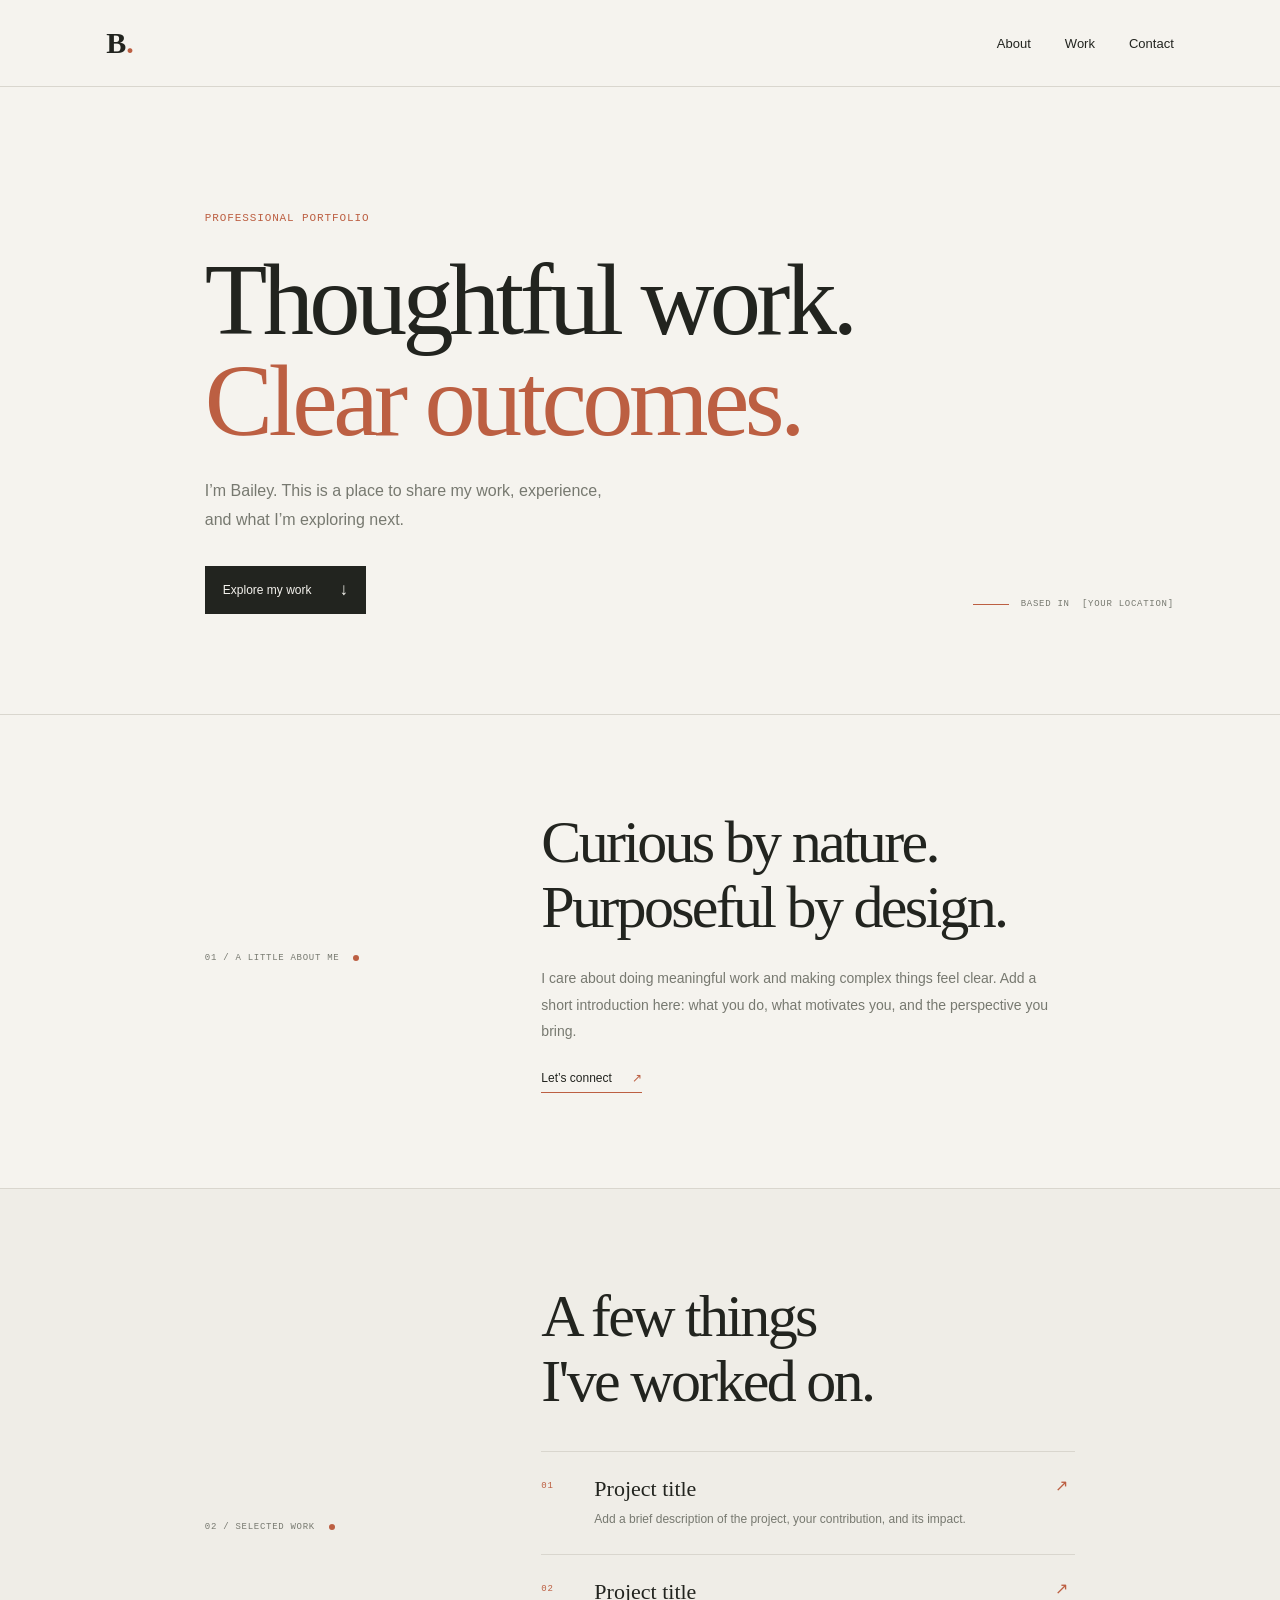
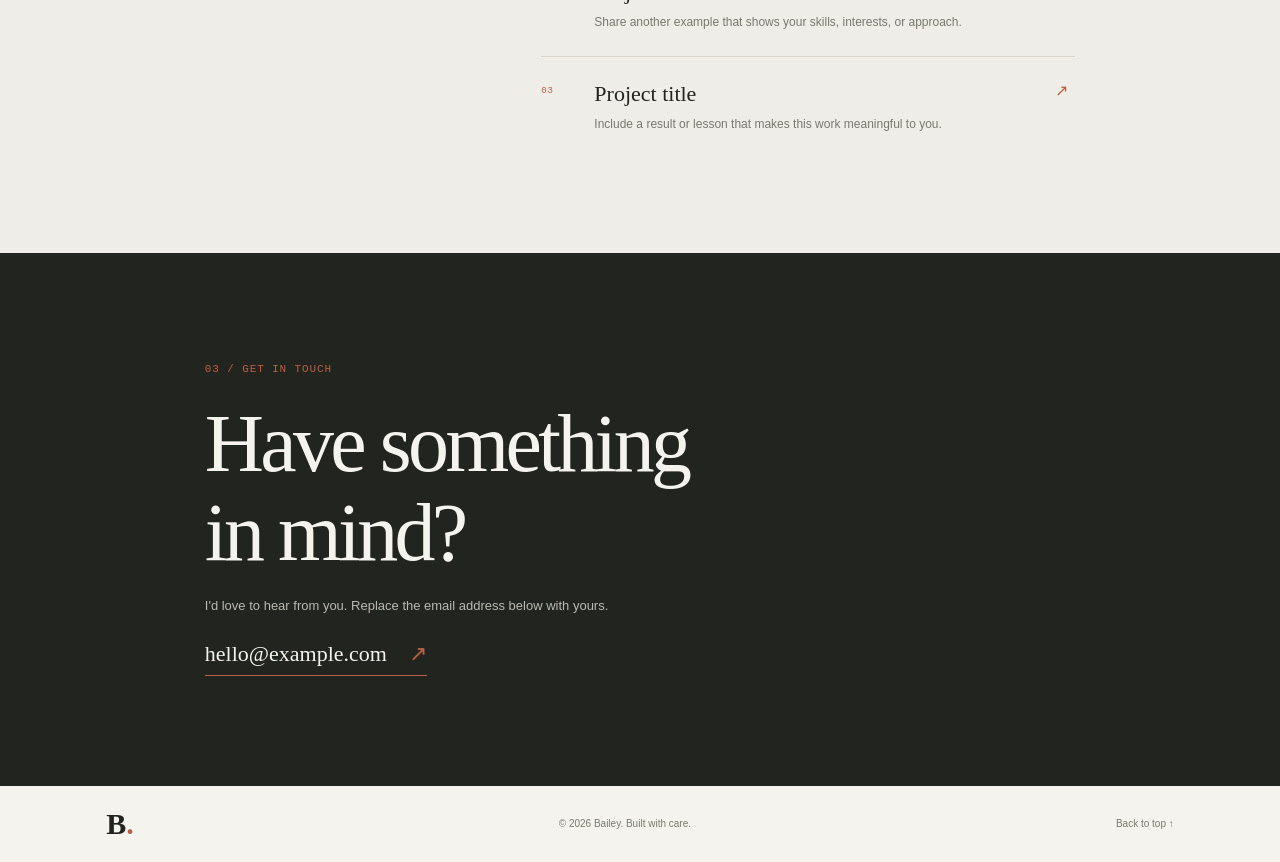
==== index.html @ 8369bdae "Build static portfolio and Pages deployment Co-authored-by: tucamsam <2532630+tucamsam@users.noreply" ====
<!doctype html>
<html lang="en">
  <head>
    <meta charset="utf-8">
    <meta name="viewport" content="width=device-width, initial-scale=1">
    <meta
      name="description"
      content="Bailey's professional portfolio: a collection of work, experience, and ways to connect."
    >
    <meta name="theme-color" content="#f5f3ee">
    <title>Bailey — Professional Portfolio</title>
    <link rel="stylesheet" href="styles.css">
  </head>
  <body>
    <header class="site-header">
      <a class="wordmark" href="#home" aria-label="Bailey, home">B<span>.</span></a>
      <nav aria-label="Main navigation">
        <a href="#about">About</a>
        <a href="#work">Work</a>
        <a href="#contact">Contact</a>
      </nav>
    </header>

    <main>
      <section class="hero" id="home" aria-labelledby="hero-title">
        <p class="eyebrow">Professional portfolio</p>
        <h1 id="hero-title">Thoughtful work.<br><span>Clear outcomes.</span></h1>
        <p class="hero-copy">
          I’m Bailey. This is a place to share my work, experience, and what I’m
          exploring next.
        </p>
        <a class="button" href="#work">Explore my work <span aria-hidden="true">↓</span></a>
        <div class="hero-note" aria-hidden="true">
          <span class="note-line"></span>
          <span>Based in&nbsp; [your location]</span>
        </div>
      </section>

      <section class="section about" id="about" aria-labelledby="about-title">
        <div class="section-label">
          <span>01 / A little about me</span>
          <span class="label-dot" aria-hidden="true"></span>
        </div>
        <div class="section-content">
          <h2 id="about-title">Curious by nature.<br>Purposeful by design.</h2>
          <p>
            I care about doing meaningful work and making complex things feel
            clear. Add a short introduction here: what you do, what motivates
            you, and the perspective you bring.
          </p>
          <a class="text-link" href="#contact">Let’s connect <span aria-hidden="true">↗</span></a>
        </div>
      </section>

      <section class="section work" id="work" aria-labelledby="work-title">
        <div class="section-label">
          <span>02 / Selected work</span>
          <span class="label-dot" aria-hidden="true"></span>
        </div>
        <div class="section-content">
          <h2 id="work-title">A few things<br>I've worked on.</h2>
          <div class="project-list">
            <article class="project">
              <span class="project-number">01</span>
              <div>
                <h3>Project title</h3>
                <p>Add a brief description of the project, your contribution, and its impact.</p>
              </div>
              <span class="project-arrow" aria-hidden="true">↗</span>
            </article>
            <article class="project">
              <span class="project-number">02</span>
              <div>
                <h3>Project title</h3>
                <p>Share another example that shows your skills, interests, or approach.</p>
              </div>
              <span class="project-arrow" aria-hidden="true">↗</span>
            </article>
            <article class="project">
              <span class="project-number">03</span>
              <div>
                <h3>Project title</h3>
                <p>Include a result or lesson that makes this work meaningful to you.</p>
              </div>
              <span class="project-arrow" aria-hidden="true">↗</span>
            </article>
          </div>
        </div>
      </section>

      <section class="contact" id="contact" aria-labelledby="contact-title">
        <p class="eyebrow">03 / Get in touch</p>
        <h2 id="contact-title">Have something<br>in mind?</h2>
        <p>I'd love to hear from you. Replace the email address below with yours.</p>
        <a class="contact-link" href="mailto:hello@example.com">hello@example.com <span aria-hidden="true">↗</span></a>
      </section>
    </main>

    <footer class="site-footer">
      <a class="wordmark" href="#home" aria-label="Back to top">B<span>.</span></a>
      <p>© <span id="year">2026</span> Bailey. Built with care.</p>
      <a href="#home">Back to top ↑</a>
    </footer>
  </body>
</html>
---- styles.css ----
:root {
  color-scheme: light;
  --paper: #f5f3ee;
  --ink: #22241f;
  --muted: #777970;
  --accent: #bc5f42;
  --rule: #d9d6ce;
  --serif: Georgia, "Times New Roman", serif;
  --sans: Arial, Helvetica, sans-serif;
  --mono: "SFMono-Regular", Consolas, "Liberation Mono", monospace;
}

* {
  box-sizing: border-box;
}

html {
  scroll-behavior: smooth;
}

body {
  margin: 0;
  background: var(--paper);
  color: var(--ink);
  font-family: var(--sans);
  -webkit-font-smoothing: antialiased;
}

a {
  color: inherit;
  text-decoration: none;
}

a:focus-visible {
  outline: 2px solid var(--accent);
  outline-offset: 5px;
}

.site-header,
.site-footer {
  display: flex;
  align-items: center;
  justify-content: space-between;
  padding: 26px 8.3%;
}

.site-header {
  border-bottom: 1px solid var(--rule);
}

.wordmark {
  font-family: var(--serif);
  font-size: 30px;
  font-weight: 600;
}

.wordmark span {
  color: var(--accent);
}

nav {
  display: flex;
  gap: 34px;
  font-size: 13px;
}

nav a,
.site-footer a:last-child {
  transition: color 160ms ease;
}

nav a:hover,
.site-footer a:last-child:hover {
  color: var(--accent);
}

.hero {
  position: relative;
  min-height: 610px;
  padding: 125px 16% 100px;
}

.eyebrow,
.section-label,
.hero-note,
.project-number {
  font-family: var(--mono);
  font-size: 11px;
  letter-spacing: 0.08em;
  text-transform: uppercase;
}

.eyebrow {
  margin: 0 0 25px;
  color: var(--accent);
}

h1,
h2,
h3,
p {
  margin-top: 0;
}

h1,
h2 {
  font-family: var(--serif);
  font-weight: 500;
  letter-spacing: -0.045em;
}

h1 {
  margin-bottom: 25px;
  font-size: clamp(58px, 8vw, 104px);
  line-height: 0.99;
}

h1 span {
  color: var(--accent);
}

.hero-copy {
  max-width: 410px;
  margin-bottom: 32px;
  color: var(--muted);
  font-size: 16px;
  line-height: 1.8;
}

.button {
  display: inline-flex;
  align-items: center;
  gap: 28px;
  padding: 14px 18px;
  background: var(--ink);
  color: var(--paper);
  font-size: 12px;
  transition: background 160ms ease;
}

.button:hover {
  background: var(--accent);
}

.button span {
  font-size: 17px;
}

.hero-note {
  position: absolute;
  right: 8.3%;
  bottom: 105px;
  display: flex;
  align-items: center;
  gap: 12px;
  color: var(--muted);
  font-size: 9px;
}

.note-line {
  width: 36px;
  height: 1px;
  background: var(--accent);
}

.section {
  display: grid;
  grid-template-columns: 1fr 2fr;
  gap: 8%;
  padding: 95px 16%;
  border-top: 1px solid var(--rule);
}

.section-label {
  display: flex;
  align-items: center;
  gap: 14px;
  padding-top: 12px;
  color: var(--muted);
  font-size: 9px;
  white-space: nowrap;
}

.label-dot {
  width: 6px;
  height: 6px;
  border-radius: 50%;
  background: var(--accent);
}

.section-content h2,
.contact h2 {
  margin-bottom: 25px;
  font-size: clamp(38px, 5vw, 60px);
  line-height: 1.08;
}

.section-content > p {
  max-width: 520px;
  margin-bottom: 23px;
  color: var(--muted);
  font-size: 14px;
  line-height: 1.9;
}

.text-link {
  display: inline-flex;
  gap: 20px;
  padding-bottom: 7px;
  border-bottom: 1px solid var(--accent);
  font-size: 12px;
}

.text-link span {
  color: var(--accent);
}

.work {
  background: #efede7;
}

.project-list {
  margin-top: 38px;
}

.project {
  display: grid;
  grid-template-columns: 35px 1fr 20px;
  gap: 18px;
  align-items: start;
  padding: 24px 0;
  border-top: 1px solid var(--rule);
}

.project-number {
  padding-top: 5px;
  color: var(--accent);
  font-size: 9px;
}

.project h3 {
  margin-bottom: 7px;
  font-family: var(--serif);
  font-size: 22px;
  font-weight: 500;
}

.project p {
  max-width: 470px;
  margin-bottom: 0;
  color: var(--muted);
  font-size: 12px;
  line-height: 1.7;
}

.project-arrow {
  color: var(--accent);
}

.contact {
  padding: 110px 16%;
  background: var(--ink);
  color: var(--paper);
}

.contact h2 {
  margin-bottom: 20px;
  font-size: clamp(48px, 7vw, 82px);
}

.contact > p:not(.eyebrow) {
  margin-bottom: 28px;
  color: #b9bab4;
  font-size: 13px;
}

.contact-link {
  display: inline-flex;
  gap: 22px;
  padding-bottom: 8px;
  border-bottom: 1px solid var(--accent);
  font-family: var(--serif);
  font-size: 22px;
}

.contact-link span {
  color: var(--accent);
}

.site-footer {
  padding-top: 21px;
  padding-bottom: 21px;
}

.site-footer p,
.site-footer a:last-child {
  margin: 0;
  color: var(--muted);
  font-size: 10px;
}

@media (max-width: 700px) {
  .site-header,
  .site-footer {
    padding-right: 7%;
    padding-left: 7%;
  }

  nav {
    gap: 20px;
  }

  .hero {
    min-height: 570px;
    padding: 110px 9% 100px;
  }

  .hero-note {
    right: 9%;
    bottom: 55px;
  }

  .section {
    grid-template-columns: 1fr;
    gap: 32px;
    padding: 70px 9%;
  }

  .section-label {
    padding-top: 0;
  }

  .contact {
    padding: 85px 9%;
  }
}

@media (max-width: 420px) {
  nav {
    gap: 13px;
    font-size: 12px;
  }

  .site-footer {
    gap: 14px;
  }

  .site-footer p {
    text-align: center;
  }

  .site-footer a:last-child {
    white-space: nowrap;
  }
}

@media (prefers-reduced-motion: reduce) {
  html {
    scroll-behavior: auto;
  }

  *,
  *::before,
  *::after {
    transition-duration: 0.01ms !important;
  }
}
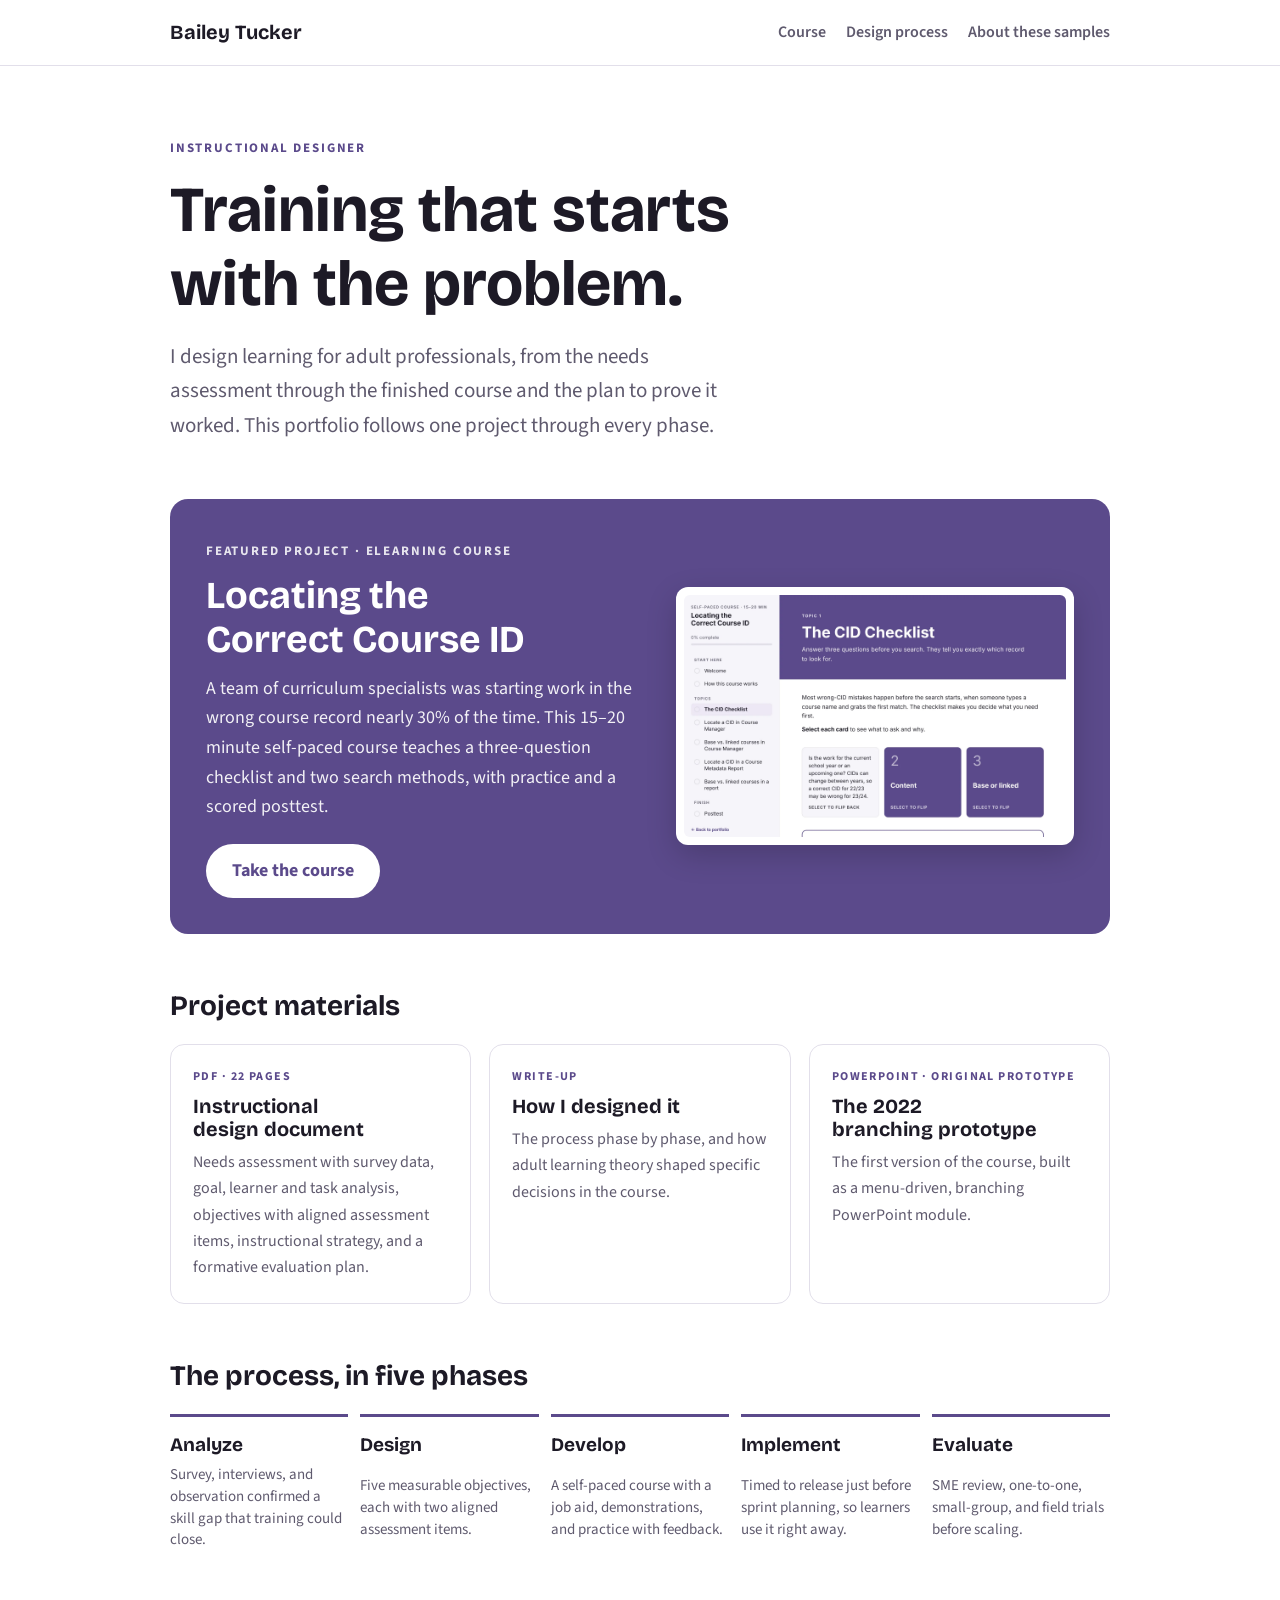
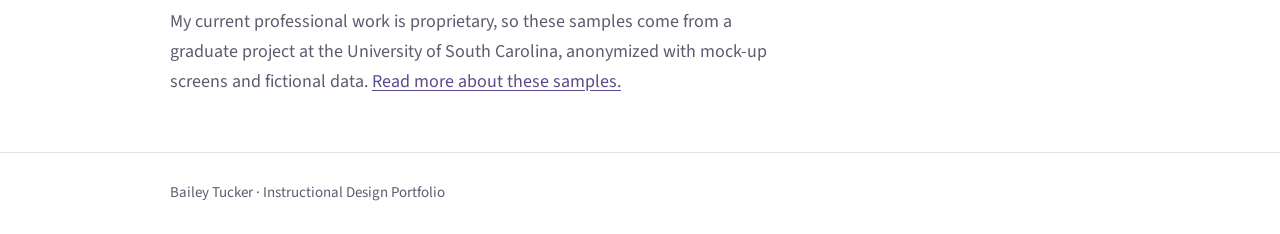
==== commit e0392f44: "Add portfolio site, course, and work samples Static site for GitHub Pages: home page, design process" ====
--- a/index.html
+++ b/index.html
@@ -1,105 +1,78 @@
 <!doctype html>
 <html lang="en">
-  <head>
-    <meta charset="utf-8">
-    <meta name="viewport" content="width=device-width, initial-scale=1">
-    <meta
-      name="description"
-      content="Bailey's professional portfolio: a collection of work, experience, and ways to connect."
-    >
-    <meta name="theme-color" content="#f5f3ee">
-    <title>Bailey — Professional Portfolio</title>
-    <link rel="stylesheet" href="styles.css">
-  </head>
-  <body>
-    <header class="site-header">
-      <a class="wordmark" href="#home" aria-label="Bailey, home">B<span>.</span></a>
-      <nav aria-label="Main navigation">
-        <a href="#about">About</a>
-        <a href="#work">Work</a>
-        <a href="#contact">Contact</a>
-      </nav>
-    </header>
+<head>
+<meta charset="utf-8">
+<meta name="viewport" content="width=device-width, initial-scale=1, viewport-fit=cover">
+<title>Bailey Tucker | Instructional Design Portfolio</title>
+<meta name="description" content="Instructional design portfolio of Bailey Tucker: a complete design project from needs assessment to a working eLearning course and evaluation plan.">
+<link rel="preconnect" href="https://fonts.googleapis.com">
+<link rel="preconnect" href="https://fonts.gstatic.com" crossorigin>
+<link rel="stylesheet" href="https://fonts.googleapis.com/css2?family=Bricolage+Grotesque:opsz,wght@12..96,500;12..96,700&family=Source+Sans+3:ital,wght@0,400;0,600;0,700;1,400&display=swap">
+<link rel="stylesheet" href="assets/site.css">
+</head>
+<body>
+<header class="top"><div class="wrap"><a class="name" href="./">Bailey Tucker</a><nav aria-label="Site">
+<a href="course/">Course</a>
+<a href="design-process.html">Design process</a>
+<a href="work-samples-note.html">About these samples</a>
+</nav></div></header>
 
-    <main>
-      <section class="hero" id="home" aria-labelledby="hero-title">
-        <p class="eyebrow">Professional portfolio</p>
-        <h1 id="hero-title">Thoughtful work.<br><span>Clear outcomes.</span></h1>
-        <p class="hero-copy">
-          I’m Bailey. This is a place to share my work, experience, and what I’m
-          exploring next.
-        </p>
-        <a class="button" href="#work">Explore my work <span aria-hidden="true">↓</span></a>
-        <div class="hero-note" aria-hidden="true">
-          <span class="note-line"></span>
-          <span>Based in&nbsp; [your location]</span>
-        </div>
-      </section>
+<main>
+  <section class="wrap hero">
+    <small>Instructional Designer</small>
+    <h1>Training that starts with the problem.</h1>
+    <p>I design learning for adult professionals, from the needs assessment through the finished course and the plan to prove it worked. This portfolio follows one project through every phase.</p>
+  </section>
 
-      <section class="section about" id="about" aria-labelledby="about-title">
-        <div class="section-label">
-          <span>01 / A little about me</span>
-          <span class="label-dot" aria-hidden="true"></span>
-        </div>
-        <div class="section-content">
-          <h2 id="about-title">Curious by nature.<br>Purposeful by design.</h2>
-          <p>
-            I care about doing meaningful work and making complex things feel
-            clear. Add a short introduction here: what you do, what motivates
-            you, and the perspective you bring.
-          </p>
-          <a class="text-link" href="#contact">Let’s connect <span aria-hidden="true">↗</span></a>
-        </div>
-      </section>
+  <section class="wrap">
+    <div class="feature">
+      <div>
+        <small>Featured project · eLearning course</small>
+        <h2>Locating the Correct Course ID</h2>
+        <p>A team of curriculum specialists was starting work in the wrong course record nearly 30% of the time. This 15–20 minute self-paced course teaches a three-question checklist and two search methods, with practice and a scored posttest.</p>
+        <a class="btn" href="course/">Take the course</a>
+      </div>
+      <div class="shot"><img src="assets/course-preview.webp" alt="The course's CID Checklist lesson, showing flip cards and the lesson list" width="1800" height="1140"></div>
+    </div>
+  </section>
 
-      <section class="section work" id="work" aria-labelledby="work-title">
-        <div class="section-label">
-          <span>02 / Selected work</span>
-          <span class="label-dot" aria-hidden="true"></span>
-        </div>
-        <div class="section-content">
-          <h2 id="work-title">A few things<br>I've worked on.</h2>
-          <div class="project-list">
-            <article class="project">
-              <span class="project-number">01</span>
-              <div>
-                <h3>Project title</h3>
-                <p>Add a brief description of the project, your contribution, and its impact.</p>
-              </div>
-              <span class="project-arrow" aria-hidden="true">↗</span>
-            </article>
-            <article class="project">
-              <span class="project-number">02</span>
-              <div>
-                <h3>Project title</h3>
-                <p>Share another example that shows your skills, interests, or approach.</p>
-              </div>
-              <span class="project-arrow" aria-hidden="true">↗</span>
-            </article>
-            <article class="project">
-              <span class="project-number">03</span>
-              <div>
-                <h3>Project title</h3>
-                <p>Include a result or lesson that makes this work meaningful to you.</p>
-              </div>
-              <span class="project-arrow" aria-hidden="true">↗</span>
-            </article>
-          </div>
-        </div>
-      </section>
+  <section class="wrap section">
+    <h2>Project materials</h2>
+    <div class="grid">
+      <a class="item" href="samples/Tucker_ID_Design_Document_Locating_Course_ID.pdf">
+        <span class="kind">PDF · 22 pages</span>
+        <h3>Instructional design document</h3>
+        <p>Needs assessment with survey data, goal, learner and task analysis, objectives with aligned assessment items, instructional strategy, and a formative evaluation plan.</p>
+      </a>
+      <a class="item" href="design-process.html">
+        <span class="kind">Write-up</span>
+        <h3>How I designed it</h3>
+        <p>The process phase by phase, and how adult learning theory shaped specific decisions in the course.</p>
+      </a>
+      <a class="item" href="samples/Tucker_eLearning_Prototype_Locating_Course_ID.pptx">
+        <span class="kind">PowerPoint · original prototype</span>
+        <h3>The 2022 branching prototype</h3>
+        <p>The first version of the course, built as a menu-driven, branching PowerPoint module.</p>
+      </a>
+    </div>
+  </section>
 
-      <section class="contact" id="contact" aria-labelledby="contact-title">
-        <p class="eyebrow">03 / Get in touch</p>
-        <h2 id="contact-title">Have something<br>in mind?</h2>
-        <p>I'd love to hear from you. Replace the email address below with yours.</p>
-        <a class="contact-link" href="mailto:hello@example.com">hello@example.com <span aria-hidden="true">↗</span></a>
-      </section>
-    </main>
+  <section class="wrap section" style="padding-top:0">
+    <h2>The process, in five phases</h2>
+    <ol class="phases">
+      <li><b>Analyze</b><span>Survey, interviews, and observation confirmed a skill gap that training could close.</span></li>
+      <li><b>Design</b><span>Five measurable objectives, each with two aligned assessment items.</span></li>
+      <li><b>Develop</b><span>A self-paced course with a job aid, demonstrations, and practice with feedback.</span></li>
+      <li><b>Implement</b><span>Timed to release just before sprint planning, so learners use it right away.</span></li>
+      <li><b>Evaluate</b><span>SME review, one-to-one, small-group, and field trials before scaling.</span></li>
+    </ol>
+  </section>
 
-    <footer class="site-footer">
-      <a class="wordmark" href="#home" aria-label="Back to top">B<span>.</span></a>
-      <p>© <span id="year">2026</span> Bailey. Built with care.</p>
-      <a href="#home">Back to top ↑</a>
-    </footer>
-  </body>
+  <section class="wrap section" style="padding-top:0">
+    <p style="max-width:68ch;color:var(--muted);margin:0">My current professional work is proprietary, so these samples come from a graduate project at the University of South Carolina, anonymized with mock-up screens and fictional data. <a href="work-samples-note.html">Read more about these samples.</a></p>
+  </section>
+</main>
+
+<footer><div class="wrap">Bailey Tucker · Instructional Design Portfolio</div></footer>
+</body>
 </html>
--- a/assets/site.css
+++ b/assets/site.css
@@ -0,0 +1,79 @@
+/* Bailey Tucker portfolio: shared styles for the home page and write-up pages.
+   The course in /course has its own self-contained styles that use the same palette and fonts. */
+:root{
+  --bg:#ffffff; --panel:#f6f5f9; --line:#e2dfea; --fg:#1d1a26; --muted:#5f5a6e;
+  --accent:#5b4a8b; --accent-ink:#ffffff; --accent-soft:#ece8f5;
+  --display:"Bricolage Grotesque", "Segoe UI", system-ui, sans-serif;
+  --body:"Source Sans 3", "Segoe UI", system-ui, sans-serif;
+  color-scheme:light;
+}
+@media (prefers-color-scheme: dark){:root{
+  --bg:#16141c; --panel:#1f1c27; --line:#33303f; --fg:#ece9f3; --muted:#a8a2b8;
+  --accent:#a998dc; --accent-ink:#16141c; --accent-soft:#2b2640; color-scheme:dark}}
+*{box-sizing:border-box}
+html{padding-top:env(safe-area-inset-top,0px);padding-bottom:env(safe-area-inset-bottom,0px)}
+body{margin:0;background:var(--bg);color:var(--fg);font:400 18px/1.65 var(--body);-webkit-font-smoothing:antialiased}
+img{max-width:100%}
+a{color:var(--accent);text-underline-offset:3px}
+:focus-visible{outline:3px solid var(--accent);outline-offset:2px;border-radius:4px}
+h1,h2,h3{font-family:var(--display);line-height:1.15;text-wrap:balance;margin:0}
+.wrap{max-width:980px;margin:0 auto;padding-left:max(20px,env(safe-area-inset-left,0px));padding-right:max(20px,env(safe-area-inset-right,0px))}
+.narrow{max-width:760px}
+
+/* top bar */
+.top{border-bottom:1px solid var(--line)}
+.top .wrap{display:flex;justify-content:space-between;align-items:center;gap:16px;padding-block:16px;flex-wrap:wrap}
+.top .name{font-family:var(--display);font-weight:700;font-size:20px;color:var(--fg);text-decoration:none}
+.top nav{display:flex;gap:20px;flex-wrap:wrap;font-size:16px;font-weight:600}
+.top nav a{color:var(--muted);text-decoration:none}
+.top nav a:hover,.top nav a[aria-current="page"]{color:var(--accent)}
+
+/* home */
+.hero{padding-block:72px 56px}
+.hero small{display:block;font-size:13px;letter-spacing:.14em;text-transform:uppercase;font-weight:700;color:var(--accent);margin-bottom:14px}
+.hero h1{font-size:clamp(38px,6vw,64px);font-weight:700;max-width:14ch}
+.hero p{font-size:21px;color:var(--muted);max-width:56ch;margin:18px 0 0}
+.feature{background:var(--accent);color:var(--accent-ink);border-radius:18px;padding:36px;display:grid;grid-template-columns:minmax(0,1.1fr) minmax(0,1fr);gap:32px;align-items:center}
+.feature small{font-size:13px;letter-spacing:.14em;text-transform:uppercase;font-weight:700;opacity:.85}
+.feature h2{font-size:clamp(28px,3.4vw,38px);margin:10px 0 12px}
+.feature p{margin:0 0 22px;opacity:.92}
+.feature .shot{background:#fff;border-radius:12px;padding:8px;box-shadow:0 10px 30px rgba(0,0,0,.18)}
+.feature .shot img{display:block;width:100%;height:auto;border-radius:6px}
+.btn{display:inline-block;background:var(--accent-ink);color:var(--accent);font-weight:700;border-radius:999px;padding:12px 26px;text-decoration:none}
+.section{padding-block:56px}
+.section > h2{font-size:28px;margin-bottom:22px}
+.grid{display:grid;grid-template-columns:repeat(3,minmax(0,1fr));gap:18px}
+.item{border:1px solid var(--line);border-radius:14px;padding:22px;display:grid;gap:8px;align-content:start;text-decoration:none;color:var(--fg);background:var(--bg)}
+.item:hover{border-color:var(--accent)}
+.item .kind{font-size:12px;letter-spacing:.12em;text-transform:uppercase;font-weight:700;color:var(--accent)}
+.item h3{font-size:20px}
+.item p{margin:0;color:var(--muted);font-size:16px}
+.phases{list-style:none;margin:0;padding:0;display:grid;grid-template-columns:repeat(5,minmax(0,1fr));gap:12px}
+.phases li{border-top:3px solid var(--accent);padding-top:12px;display:grid;gap:4px}
+.phases b{font-family:var(--display);font-size:19px}
+.phases span{color:var(--muted);font-size:15px;line-height:1.45}
+footer{border-top:1px solid var(--line);color:var(--muted);font-size:15px}
+footer .wrap{padding-block:28px}
+
+/* write-up pages */
+.page-head{padding-block:56px 20px}
+.page-head small{display:block;font-size:13px;letter-spacing:.14em;text-transform:uppercase;font-weight:700;color:var(--accent);margin-bottom:12px}
+.page-head h1{font-size:clamp(34px,5vw,50px)}
+.page-head p{color:var(--muted);font-size:20px;margin:14px 0 0}
+.prose{padding-block:20px 72px}
+.prose > *{max-width:68ch}
+.prose h2{font-size:28px;margin:44px 0 14px}
+.prose p,.prose ul,.prose ol{margin:0 0 16px}
+.prose li{margin-bottom:6px}
+.prose .tw{max-width:none;overflow-x:auto;margin:8px 0 24px;border:1px solid var(--line);border-radius:12px}
+.prose table{border-collapse:collapse;width:100%;font-size:16px}
+.prose th{background:var(--panel);text-align:left;padding:10px 14px;white-space:nowrap}
+.prose td{padding:10px 14px;border-top:1px solid var(--line);vertical-align:top}
+
+@media (max-width:820px){
+  .feature{grid-template-columns:minmax(0,1fr);padding:26px}
+  .grid{grid-template-columns:minmax(0,1fr)}
+  .phases{grid-template-columns:minmax(0,1fr) minmax(0,1fr)}
+  .hero{padding-block:48px 36px}
+  body{font-size:17px}
+}
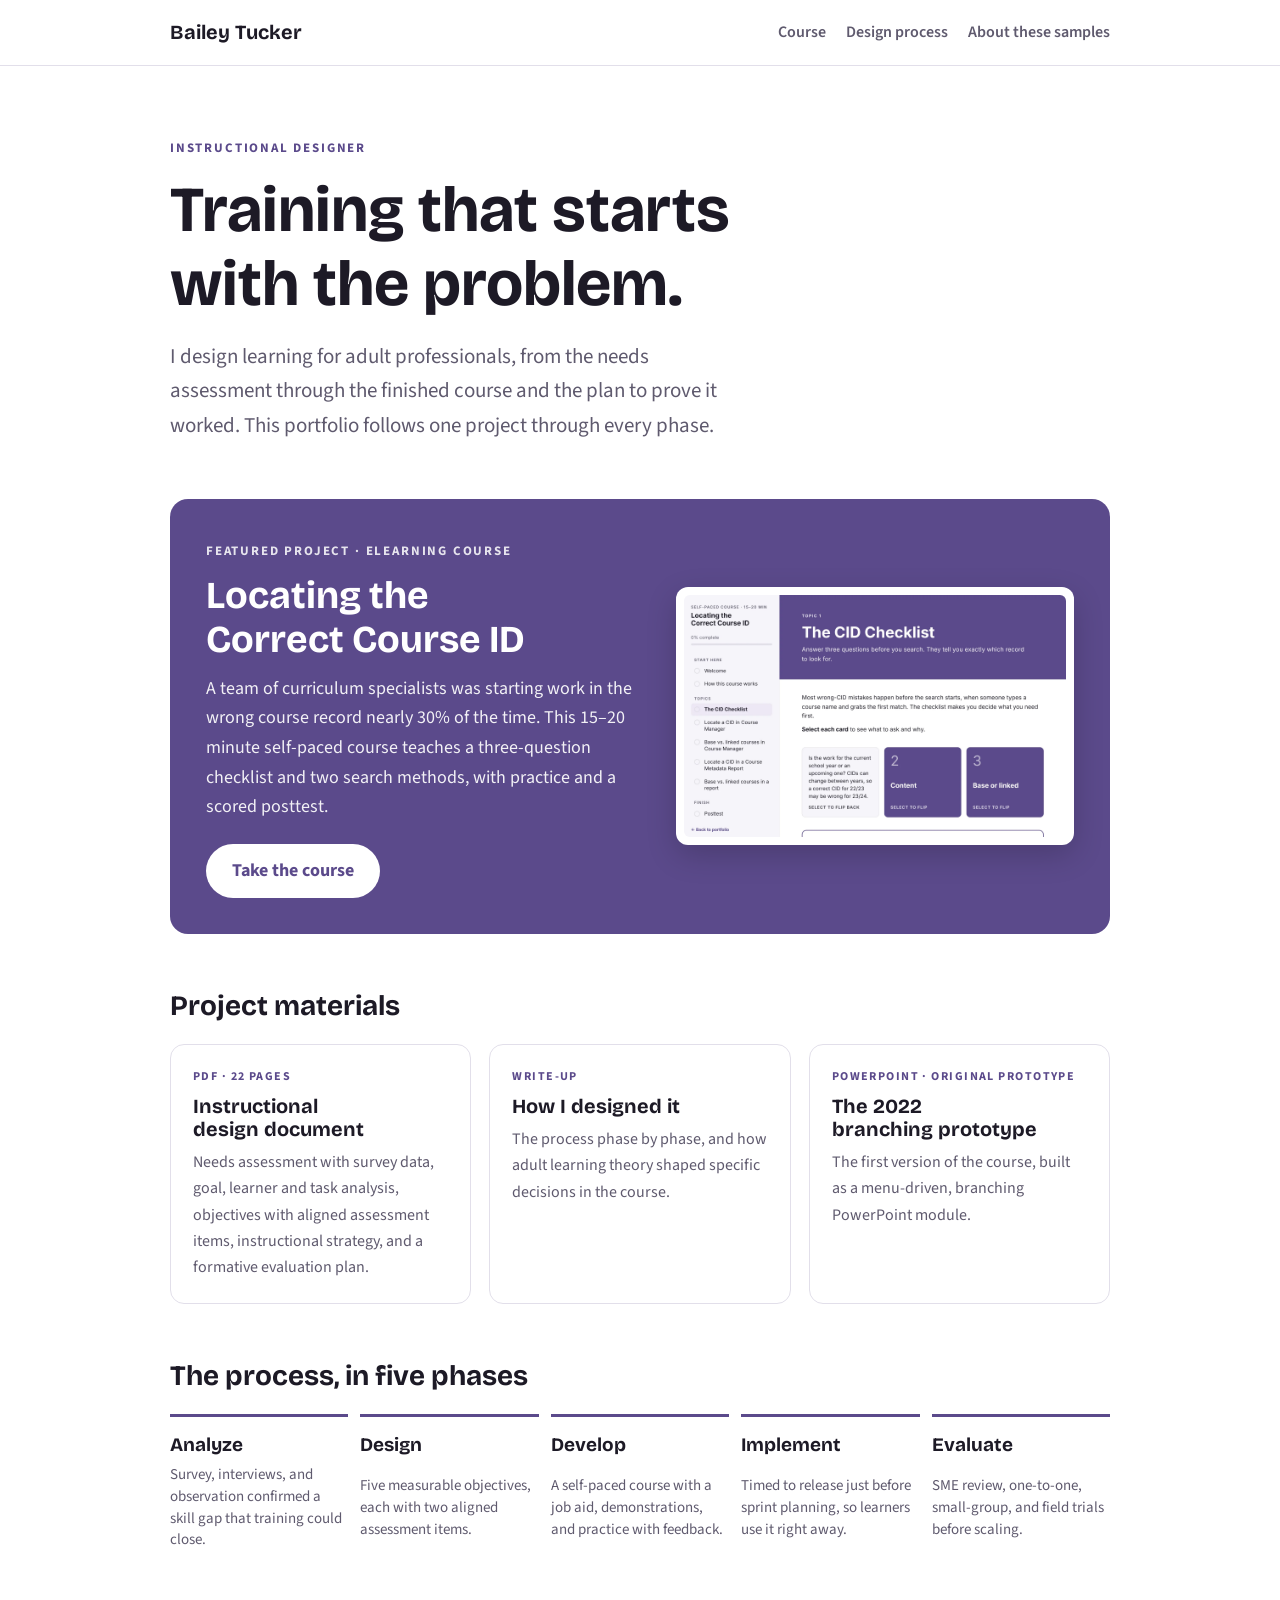
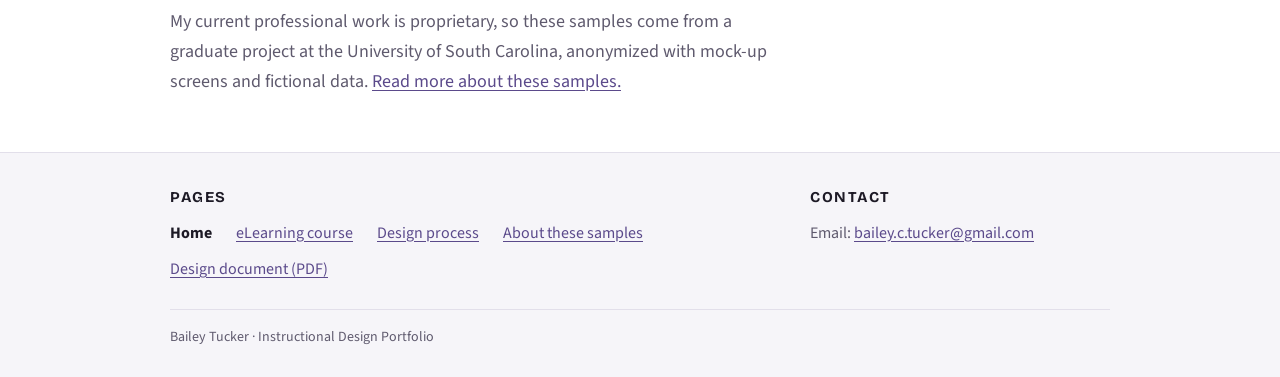
==== commit fb87fcf9: "Make site WCAG 2.2 AA compliant and add footer - Add text versions of every mock-up screen used in q" ====
--- a/index.html
+++ b/index.html
@@ -11,13 +11,14 @@
 <link rel="stylesheet" href="assets/site.css">
 </head>
 <body>
+<a class="skip" href="#main">Skip to main content</a>
 <header class="top"><div class="wrap"><a class="name" href="./">Bailey Tucker</a><nav aria-label="Site">
 <a href="course/">Course</a>
 <a href="design-process.html">Design process</a>
 <a href="work-samples-note.html">About these samples</a>
 </nav></div></header>
 
-<main>
+<main id="main" tabindex="-1">
   <section class="wrap hero">
     <small>Instructional Designer</small>
     <h1>Training that starts with the problem.</h1>
@@ -73,6 +74,10 @@
   </section>
 </main>
 
-<footer><div class="wrap">Bailey Tucker · Instructional Design Portfolio</div></footer>
+<footer class="site-foot"><div class="wrap foot-grid">
+  <nav aria-labelledby="foot-pages"><h2 id="foot-pages" class="foot-h">Pages</h2><ul class="foot-list"><li><a href="./" aria-current="page">Home</a></li><li><a href="course/">eLearning course</a></li><li><a href="design-process.html">Design process</a></li><li><a href="work-samples-note.html">About these samples</a></li><li><a href="samples/Tucker_ID_Design_Document_Locating_Course_ID.pdf">Design document (PDF)</a></li></ul></nav>
+  <div><h2 class="foot-h">Contact</h2><p class="foot-contact">Email: <a href="mailto:bailey.c.tucker@gmail.com">bailey.c.tucker@gmail.com</a></p></div>
+  <p class="foot-copy">Bailey Tucker · Instructional Design Portfolio</p>
+</div></footer>
 </body>
 </html>
--- a/assets/site.css
+++ b/assets/site.css
@@ -16,6 +16,12 @@
 img{max-width:100%}
 a{color:var(--accent);text-underline-offset:3px}
 :focus-visible{outline:3px solid var(--accent);outline-offset:2px;border-radius:4px}
+.feature :focus-visible{outline-color:var(--accent-ink)}
+.sr{position:absolute!important;width:1px;height:1px;padding:0;margin:-1px;overflow:hidden;clip:rect(0,0,0,0);white-space:nowrap;border:0}
+.skip{position:absolute;left:12px;top:-100px;z-index:50;background:var(--accent);color:var(--accent-ink);padding:10px 16px;border-radius:8px;font-weight:700;text-decoration:none}
+.skip:focus{top:calc(12px + env(safe-area-inset-top,0px))}
+main:focus{outline:none}
+.prose .tw:focus-visible{outline-offset:2px}
 h1,h2,h3{font-family:var(--display);line-height:1.15;text-wrap:balance;margin:0}
 .wrap{max-width:980px;margin:0 auto;padding-left:max(20px,env(safe-area-inset-left,0px));padding-right:max(20px,env(safe-area-inset-right,0px))}
 .narrow{max-width:760px}
@@ -52,8 +58,16 @@
 .phases li{border-top:3px solid var(--accent);padding-top:12px;display:grid;gap:4px}
 .phases b{font-family:var(--display);font-size:19px}
 .phases span{color:var(--muted);font-size:15px;line-height:1.45}
-footer{border-top:1px solid var(--line);color:var(--muted);font-size:15px}
-footer .wrap{padding-block:28px}
+/* site footer: same order on every page (pages, then contact) for WCAG 3.2.6 consistent help */
+.site-foot{border-top:1px solid var(--line);background:var(--panel);color:var(--muted);font-size:16px}
+.foot-grid{display:grid;grid-template-columns:minmax(0,2fr) minmax(0,1fr);gap:24px 40px;padding-block:36px 28px}
+.foot-h{font-family:var(--display);font-size:15px;letter-spacing:.1em;text-transform:uppercase;color:var(--fg);margin:0 0 10px}
+.foot-list{list-style:none;margin:0;padding:0;display:flex;flex-wrap:wrap;gap:4px 24px}
+.foot-list a,.foot-contact a{display:inline-block;padding-block:3px;min-height:24px;color:var(--accent)}
+.foot-list a[aria-current="page"]{color:var(--fg);font-weight:700;text-decoration:none}
+.foot-contact{margin:0;overflow-wrap:anywhere}
+.foot-copy{grid-column:1/-1;margin:0;border-top:1px solid var(--line);padding-top:16px;font-size:14px}
+@media (max-width:820px){.foot-grid{grid-template-columns:minmax(0,1fr)}}
 
 /* write-up pages */
 .page-head{padding-block:56px 20px}
@@ -68,6 +82,7 @@
 .prose .tw{max-width:none;overflow-x:auto;margin:8px 0 24px;border:1px solid var(--line);border-radius:12px}
 .prose table{border-collapse:collapse;width:100%;font-size:16px}
 .prose th{background:var(--panel);text-align:left;padding:10px 14px;white-space:nowrap}
+.prose tbody th{background:transparent;white-space:normal;vertical-align:top;border-top:1px solid var(--line);font-weight:700}
 .prose td{padding:10px 14px;border-top:1px solid var(--line);vertical-align:top}
 
 @media (max-width:820px){
@@ -77,3 +92,10 @@
   .hero{padding-block:48px 36px}
   body{font-size:17px}
 }
+
+/* Windows Contrast themes (forced colors): background fills are dropped, so give filled controls a visible edge.
+   No effect for anyone not using a Contrast theme. */
+@media (forced-colors: active){
+  .btn,.skip{border:2px solid ButtonText}
+  .feature{border:2px solid CanvasText}
+}
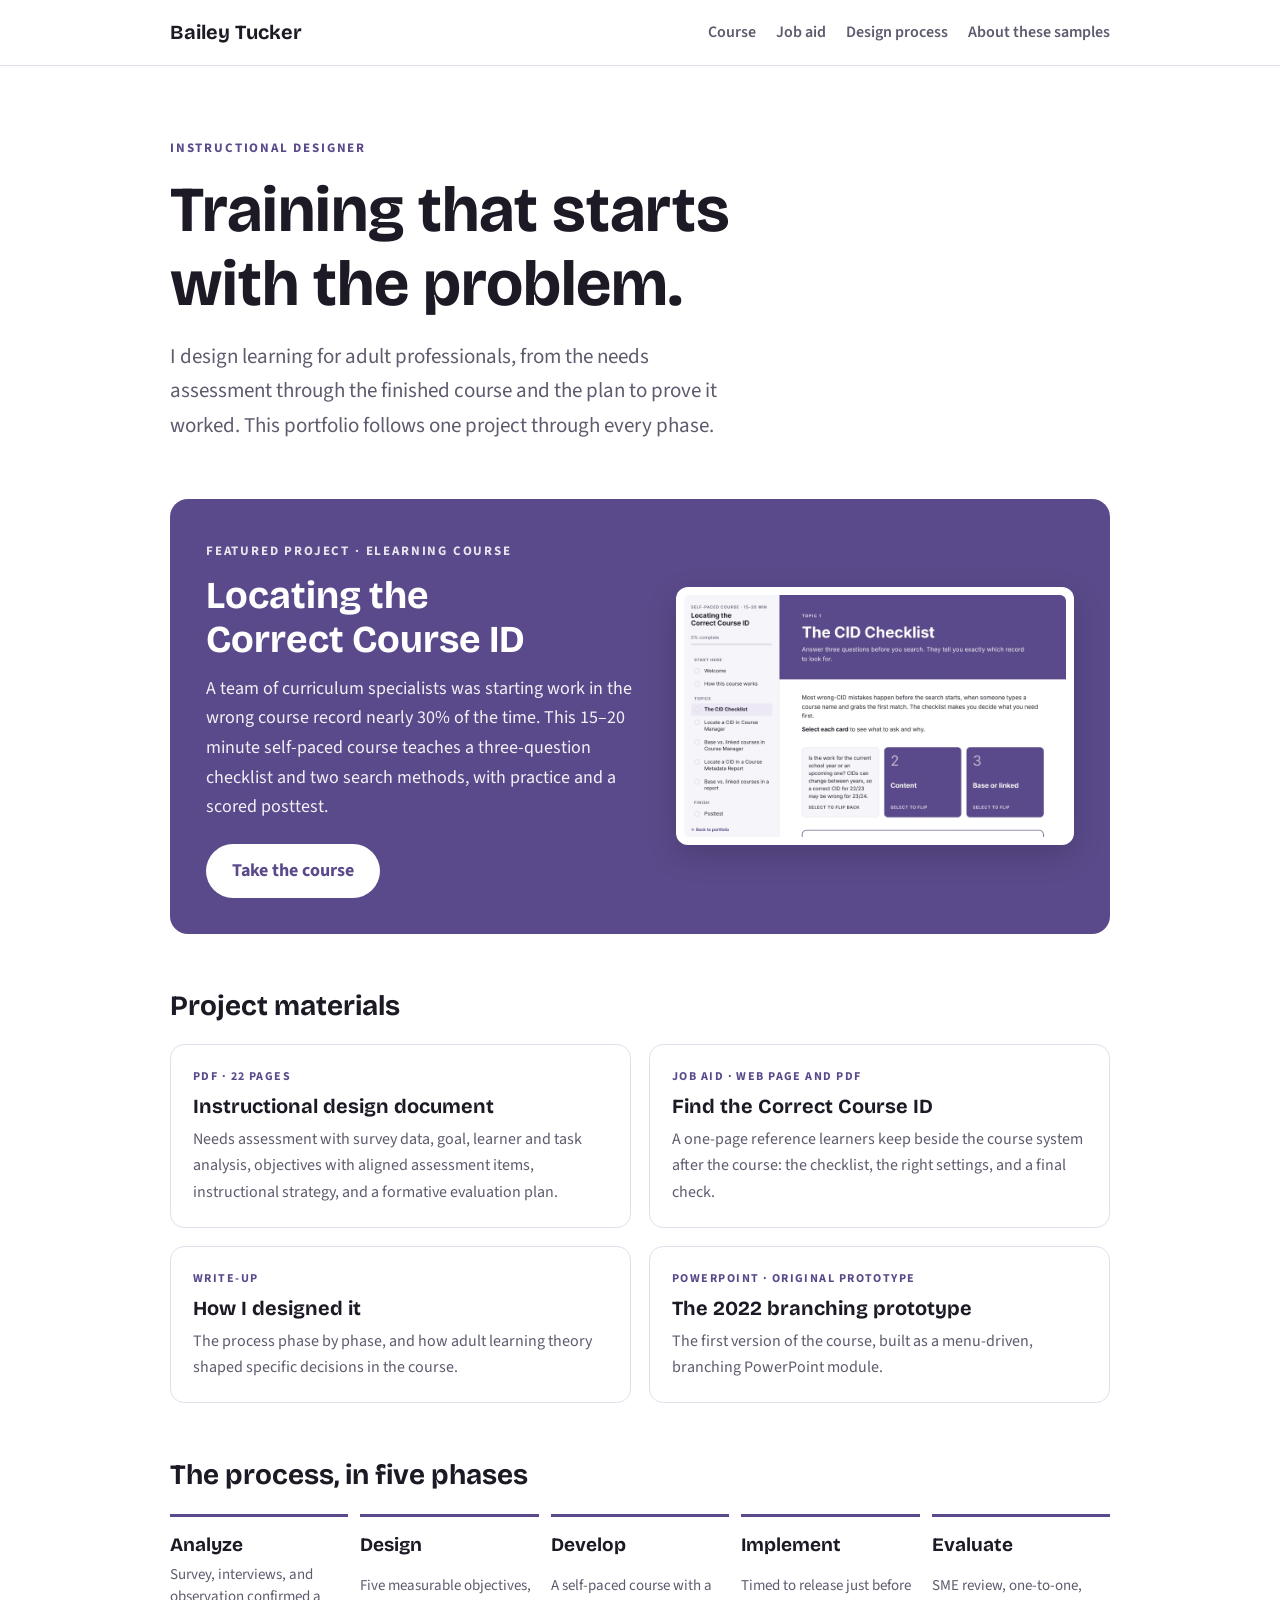
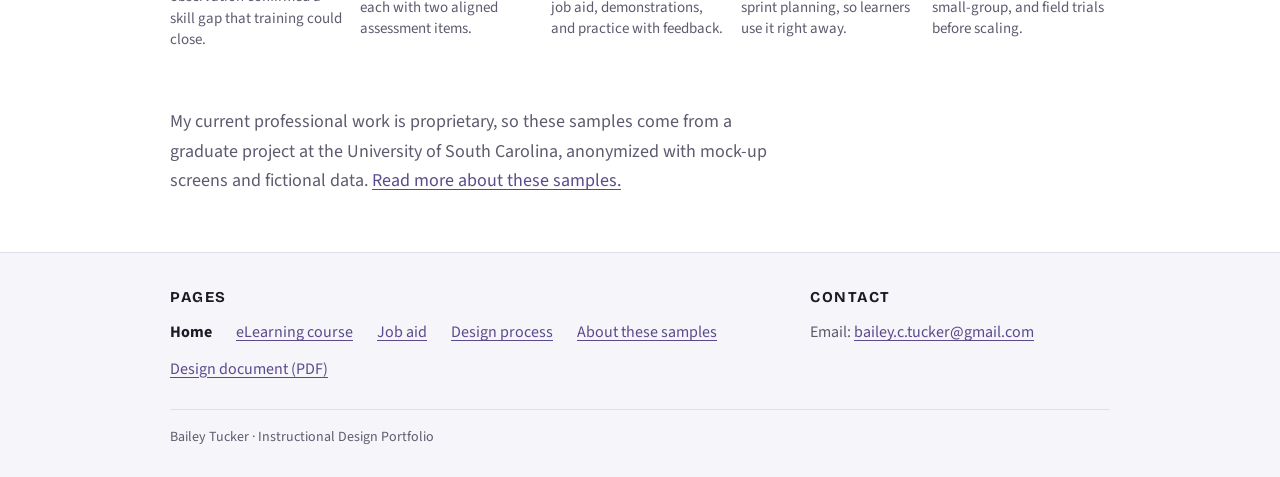
==== commit e0f570de: "Add one-page job aid for the course - New job-aid.html page and tagged one-page PDF in samples/ - Li" ====
--- a/index.html
+++ b/index.html
@@ -14,6 +14,7 @@
 <a class="skip" href="#main">Skip to main content</a>
 <header class="top"><div class="wrap"><a class="name" href="./">Bailey Tucker</a><nav aria-label="Site">
 <a href="course/">Course</a>
+<a href="job-aid.html">Job aid</a>
 <a href="design-process.html">Design process</a>
 <a href="work-samples-note.html">About these samples</a>
 </nav></div></header>
@@ -45,6 +46,11 @@
         <h3>Instructional design document</h3>
         <p>Needs assessment with survey data, goal, learner and task analysis, objectives with aligned assessment items, instructional strategy, and a formative evaluation plan.</p>
       </a>
+      <a class="item" href="job-aid.html">
+        <span class="kind">Job aid · web page and PDF</span>
+        <h3>Find the Correct Course ID</h3>
+        <p>A one-page reference learners keep beside the course system after the course: the checklist, the right settings, and a final check.</p>
+      </a>
       <a class="item" href="design-process.html">
         <span class="kind">Write-up</span>
         <h3>How I designed it</h3>
@@ -75,7 +81,7 @@
 </main>
 
 <footer class="site-foot"><div class="wrap foot-grid">
-  <nav aria-labelledby="foot-pages"><h2 id="foot-pages" class="foot-h">Pages</h2><ul class="foot-list"><li><a href="./" aria-current="page">Home</a></li><li><a href="course/">eLearning course</a></li><li><a href="design-process.html">Design process</a></li><li><a href="work-samples-note.html">About these samples</a></li><li><a href="samples/Tucker_ID_Design_Document_Locating_Course_ID.pdf">Design document (PDF)</a></li></ul></nav>
+  <nav aria-labelledby="foot-pages"><h2 id="foot-pages" class="foot-h">Pages</h2><ul class="foot-list"><li><a href="./" aria-current="page">Home</a></li><li><a href="course/">eLearning course</a></li><li><a href="job-aid.html">Job aid</a></li><li><a href="design-process.html">Design process</a></li><li><a href="work-samples-note.html">About these samples</a></li><li><a href="samples/Tucker_ID_Design_Document_Locating_Course_ID.pdf">Design document (PDF)</a></li></ul></nav>
   <div><h2 class="foot-h">Contact</h2><p class="foot-contact">Email: <a href="mailto:bailey.c.tucker@gmail.com">bailey.c.tucker@gmail.com</a></p></div>
   <p class="foot-copy">Bailey Tucker · Instructional Design Portfolio</p>
 </div></footer>
--- a/assets/site.css
+++ b/assets/site.css
@@ -48,7 +48,7 @@
 .btn{display:inline-block;background:var(--accent-ink);color:var(--accent);font-weight:700;border-radius:999px;padding:12px 26px;text-decoration:none}
 .section{padding-block:56px}
 .section > h2{font-size:28px;margin-bottom:22px}
-.grid{display:grid;grid-template-columns:repeat(3,minmax(0,1fr));gap:18px}
+.grid{display:grid;grid-template-columns:repeat(2,minmax(0,1fr));gap:18px}
 .item{border:1px solid var(--line);border-radius:14px;padding:22px;display:grid;gap:8px;align-content:start;text-decoration:none;color:var(--fg);background:var(--bg)}
 .item:hover{border-color:var(--accent)}
 .item .kind{font-size:12px;letter-spacing:.12em;text-transform:uppercase;font-weight:700;color:var(--accent)}
